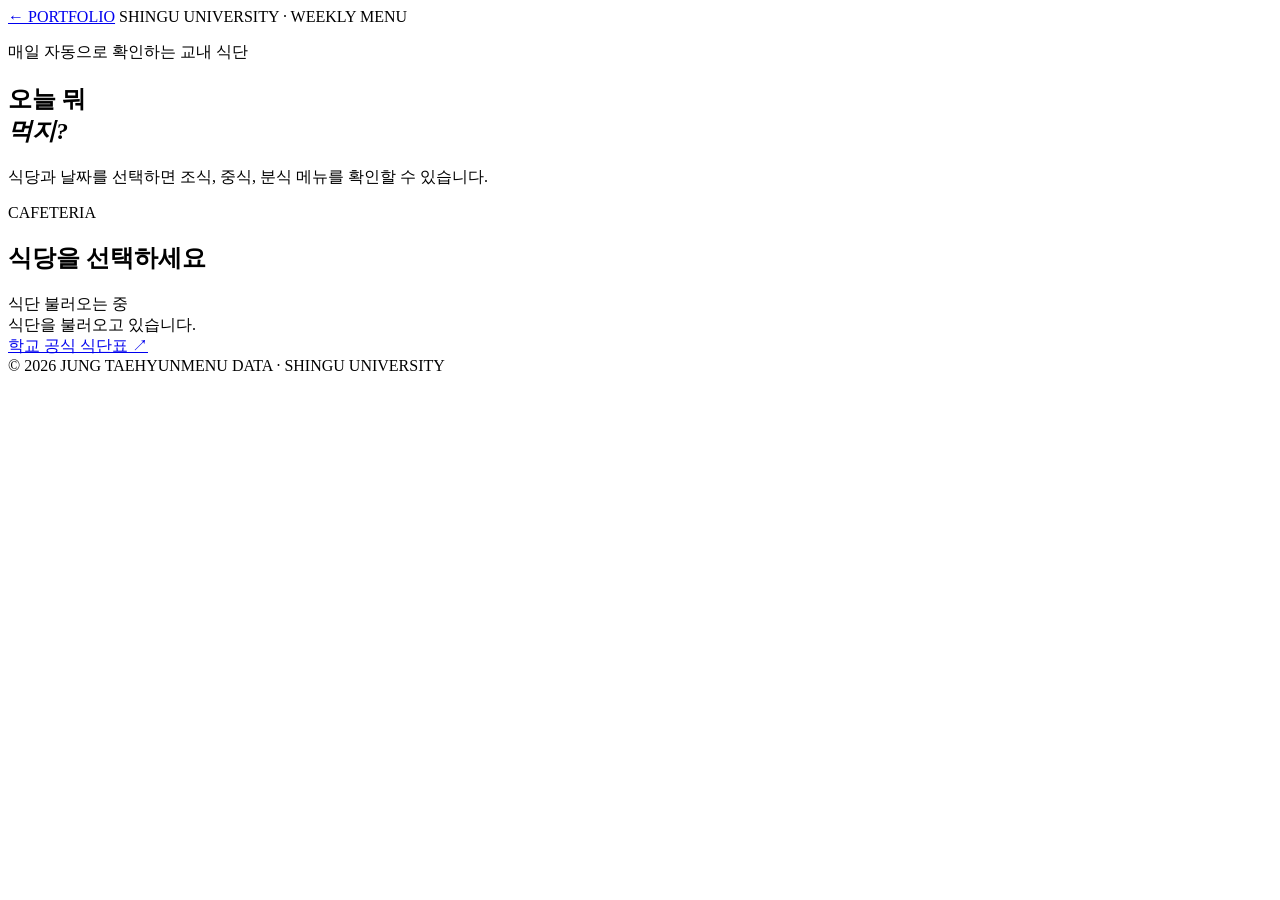
==== meal.html @ e8e75f6e "식단 페이지 추가" ====
<!doctype html>
<html lang="ko">
  <head>
    <meta charset="UTF-8" />
    <meta name="viewport" content="width=device-width, initial-scale=1.0" />
    <meta name="description" content="신구대학교 동관·서관 학생식당의 주간 식단을 확인하세요." />
    <meta name="theme-color" content="#d4f562" />
    <title>오늘의 신구 식단 | 정태현 Portfolio</title>
    <link rel="preconnect" href="https://fonts.googleapis.com" />
    <link rel="preconnect" href="https://fonts.gstatic.com" crossorigin />
    <link href="https://fonts.googleapis.com/css2?family=DM+Mono:wght@400;500&family=Manrope:wght@500;600;700;800&family=Noto+Sans+KR:wght@400;500;600;700;800&display=swap" rel="stylesheet" />
    <link rel="stylesheet" href="meal.css" />
  </head>
  <body>
    <header class="meal-nav">
      <a class="back" href="index.html#work" aria-label="포트폴리오로 돌아가기">← PORTFOLIO</a>
      <span>SHINGU UNIVERSITY · WEEKLY MENU</span>
    </header>

    <main>
      <section class="meal-heading">
        <p class="eyebrow"><span></span> 매일 자동으로 확인하는 교내 식단</p>
        <h1>오늘 뭐<br /><em>먹지?</em></h1>
        <p class="lead">식당과 날짜를 선택하면 조식, 중식, 분식 메뉴를 확인할 수 있습니다.</p>
      </section>

      <section class="menu-board" aria-labelledby="menuTitle">
        <div class="board-top">
          <div>
            <p class="label">CAFETERIA</p>
            <h2 id="menuTitle">식당을 선택하세요</h2>
            <p class="official-name" id="officialName"></p>
          </div>
          <div class="updated" id="updatedAt">식단 불러오는 중</div>
        </div>

        <div class="cafeteria-tabs" id="cafeteriaTabs" role="tablist" aria-label="학생식당 선택"></div>
        <div class="day-tabs" id="dayTabs" role="tablist" aria-label="날짜 선택"></div>
        <div class="meal-grid" id="mealGrid" aria-live="polite">
          <div class="loading">식단을 불러오고 있습니다.</div>
        </div>

        <div class="source-row">
          <span id="weekRange"></span>
          <a href="https://www.shingu.ac.kr/cms/FR_CON/index.do?MENU_ID=1630" target="_blank" rel="noreferrer">학교 공식 식단표 ↗</a>
        </div>
      </section>
    </main>

    <footer><span>© 2026 JUNG TAEHYUN</span><span>MENU DATA · SHINGU UNIVERSITY</span></footer>
    <script src="data/meals.js"></script>
    <script src="meal.js"></script>
  </body>
</html>
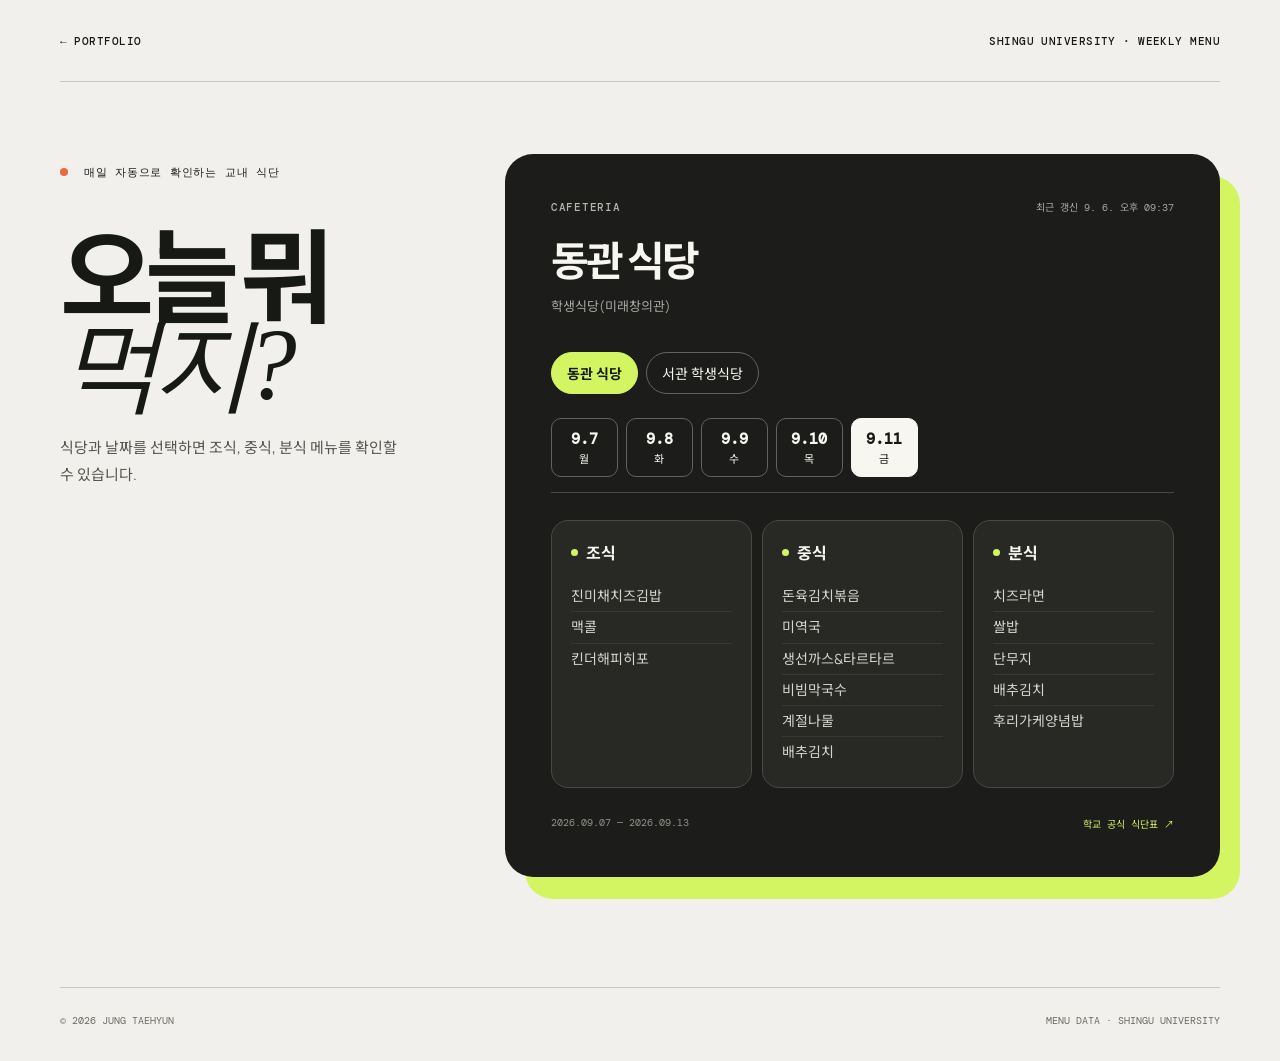
==== commit a79389f5: "Update meal page headline" ====
--- a/meal.html
+++ b/meal.html
@@ -20,7 +20,7 @@
     <main>
       <section class="meal-heading">
         <p class="eyebrow"><span></span> 매일 자동으로 확인하는 교내 식단</p>
-        <h1>오늘 뭐<br /><em>먹지?</em></h1>
+        <h1><span>오늘 뭐</span><br /><em>먹지?</em></h1>
         <p class="lead">식당과 날짜를 선택하면 조식, 중식, 분식 메뉴를 확인할 수 있습니다.</p>
       </section>
 
--- a/meal.css
+++ b/meal.css
@@ -0,0 +1,45 @@
+:root { --ink:#171915; --paper:#f2f0ec; --lime:#d4f562; --line:#c9c7c1; --muted:#696a64; --orange:#ec6848; }
+* { box-sizing:border-box; }
+body { margin:0; min-height:100vh; color:var(--ink); background:var(--paper); font-family:Manrope,"Noto Sans KR",sans-serif; }
+button,a { font:inherit; }
+.meal-nav,main,footer { width:min(1160px,calc(100% - 64px)); margin-inline:auto; }
+.meal-nav { min-height:82px; display:flex; align-items:center; justify-content:space-between; gap:20px; border-bottom:1px solid var(--line); font:500 11px "DM Mono",monospace; letter-spacing:.04em; }
+.back { color:inherit; text-decoration:none; }
+.back:hover { color:#687d12; }
+main { padding:72px 0 110px; display:grid; grid-template-columns:minmax(250px,.72fr) minmax(560px,1.45fr); gap:clamp(42px,7vw,100px); align-items:start; }
+.eyebrow,.label { font:500 11px "DM Mono",monospace; letter-spacing:.07em; }
+.eyebrow span { display:inline-block; width:8px; height:8px; margin-right:8px; border-radius:50%; background:var(--orange); }
+h1 { margin:55px 0 27px; font-size:clamp(62px,8vw,110px); line-height:.82; letter-spacing:-.09em; }
+h1 em { font-family:Georgia,"Noto Serif KR",serif; font-weight:400; }
+.lead { max-width:340px; color:#555650; font-size:15px; line-height:1.8; }
+.menu-board { position:relative; padding:clamp(24px,4vw,46px); border-radius:28px; background:#1c1d1a; color:#f7f6f0; box-shadow:20px 22px 0 var(--lime); }
+.board-top { display:flex; justify-content:space-between; align-items:flex-start; gap:28px; }
+.label { margin:0 0 14px; color:#b4b5ad; }
+h2 { margin:0; font-size:clamp(27px,3.2vw,43px); letter-spacing:-.065em; }
+.official-name { min-height:20px; margin:8px 0 0; color:#aaa9a3; font-size:13px; }
+.updated { color:#aaa9a3; font:10px/1.6 "DM Mono","Noto Sans KR",monospace; text-align:right; }
+.cafeteria-tabs,.day-tabs { display:flex; gap:8px; overflow-x:auto; scrollbar-width:none; }
+.cafeteria-tabs { margin:36px 0 22px; padding-bottom:2px; }
+.day-tabs { margin-bottom:27px; padding:0 0 15px; border-bottom:1px solid #494a46; }
+.cafeteria-tabs button,.day-tabs button { flex:0 0 auto; cursor:pointer; color:#f7f6f0; border:1px solid #62635e; background:transparent; }
+.cafeteria-tabs button { padding:10px 15px; border-radius:999px; font-size:14px; }
+.cafeteria-tabs button[aria-selected="true"] { color:var(--ink); border-color:var(--lime); background:var(--lime); font-weight:700; }
+.day-tabs button { min-width:67px; padding:9px 10px; border-radius:10px; font:11px/1.5 "DM Mono","Noto Sans KR",monospace; }
+.day-tabs button strong { display:block; font-size:15px; }
+.day-tabs button[aria-selected="true"] { color:var(--ink); border-color:#f7f6f0; background:#f7f6f0; }
+button:focus-visible,a:focus-visible { outline:3px solid var(--orange); outline-offset:3px; }
+.meal-grid { display:grid; grid-template-columns:repeat(3,1fr); gap:10px; min-height:260px; }
+.meal-card { padding:19px; border:1px solid #484944; border-radius:17px; background:#282925; }
+.meal-card h3 { display:flex; align-items:center; gap:8px; margin:0 0 17px; font-size:16px; }
+.meal-card h3 span { width:7px; height:7px; border-radius:50%; background:var(--lime); }
+.meal-card ul { list-style:none; padding:0; margin:0; }
+.meal-card li { padding:5px 0; color:#d5d4ce; font-size:14px; line-height:1.45; border-bottom:1px solid #383934; }
+.meal-card li:last-child { border-bottom:0; }
+.meal-card .group { padding:12px 0 4px; color:var(--lime); font-size:12px; font-weight:700; border:0; }
+.loading,.empty,.error { grid-column:1/-1; min-height:230px; display:grid; place-items:center; color:#aaa9a3; text-align:center; font-size:14px; line-height:1.7; }
+.error { color:#ffaf9b; }
+.source-row { display:flex; justify-content:space-between; gap:20px; margin-top:28px; color:#92938c; font:10px "DM Mono","Noto Sans KR",monospace; }
+.source-row a { color:var(--lime); text-decoration:none; }
+footer { padding:26px 0 34px; display:flex; justify-content:space-between; gap:20px; border-top:1px solid var(--line); color:var(--muted); font:10px "DM Mono",monospace; }
+@media (max-width:900px) { main { grid-template-columns:1fr; } .meal-heading { display:grid; grid-template-columns:1fr 1fr; align-items:end; gap:14px 30px; } .eyebrow { grid-column:1/-1; } h1 { margin:22px 0 0; } .lead { margin:0; } }
+@media (max-width:700px) { .meal-nav,main,footer { width:min(100% - 38px,1160px); } .meal-nav { min-height:70px; } .meal-nav>span { display:none; } main { padding:42px 0 80px; } .meal-heading { display:block; } h1 { margin:38px 0 25px; } .menu-board { margin-right:8px; border-radius:20px; box-shadow:10px 12px 0 var(--lime); } .board-top { display:block; } .updated { margin-top:17px; text-align:left; } .meal-grid { grid-template-columns:1fr; } .source-row,footer { flex-direction:column; } }
